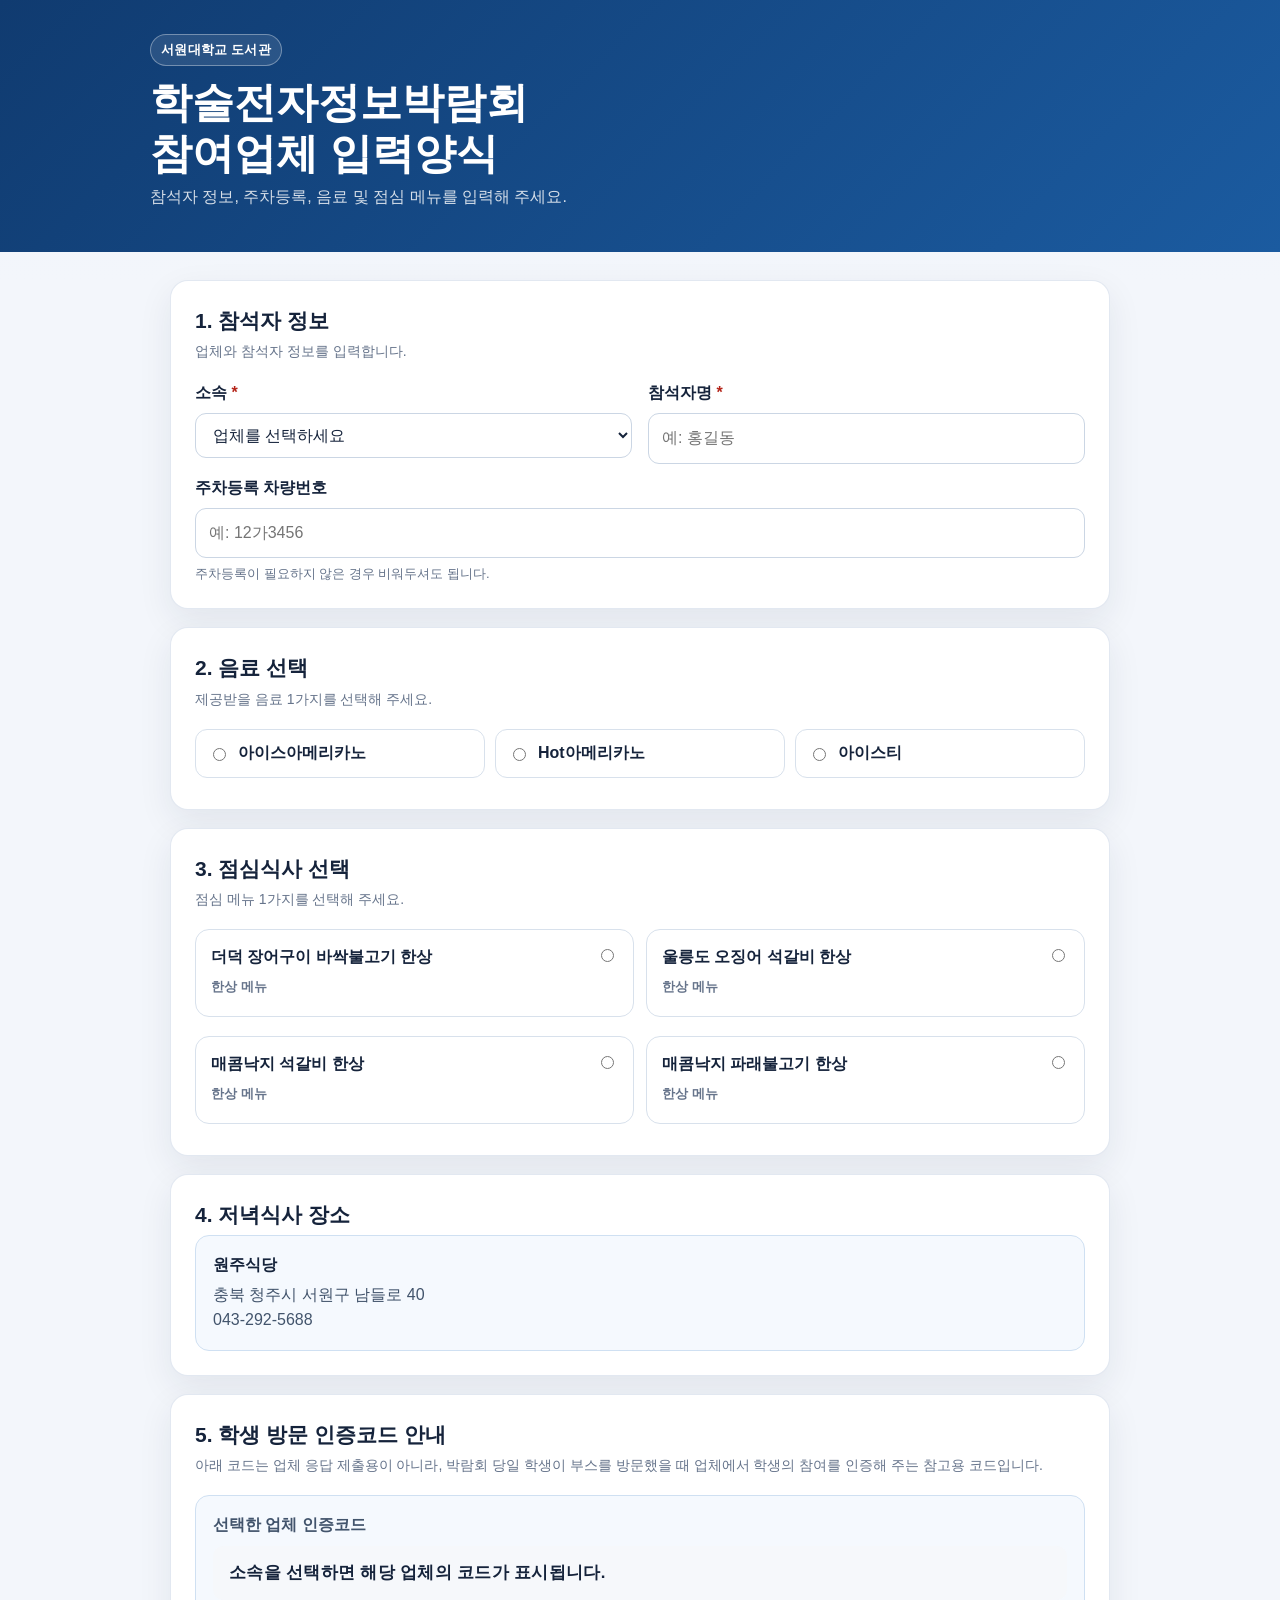
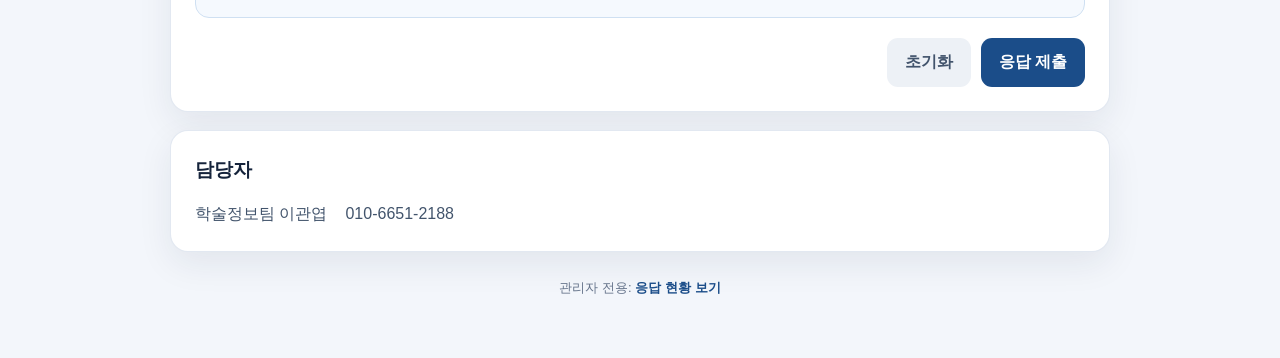
==== index.html @ f033d2e4 "Add files via upload" ====
<!doctype html>
<html lang="ko">
<head>
  <meta charset="utf-8">
  <meta name="viewport" content="width=device-width, initial-scale=1">
  <meta name="theme-color" content="#103b70">
  <title>학술전자정보박람회 참여업체 입력양식</title>
  <link rel="stylesheet" href="styles.css">
</head>
<body>
  <header class="site-header">
    <div class="header-inner">
      <span class="eyebrow">서원대학교 도서관</span>
      <h1>학술전자정보박람회<br>참여업체 입력양식</h1>
      <p class="header-sub">참석자 정보, 주차등록, 음료 및 점심 메뉴를 입력해 주세요.</p>
    </div>
  </header>

  <main class="container">
    <div id="configWarning" class="notice">
      아직 Google Apps Script 웹앱 주소가 설정되지 않았습니다. 관리자에게 문의해 주세요.
    </div>

    <form id="vendorForm" autocomplete="off" target="submitFrame" method="post">
      <section class="card">
        <h2 class="section-title">1. 참석자 정보</h2>
        <p class="section-desc">업체와 참석자 정보를 입력합니다.</p>

        <div class="grid-2">
          <div class="field">
            <label for="company" class="required">소속</label>
            <select id="company" name="company" required>
              <option value="">업체를 선택하세요</option>
              <option>메가콘텐츠</option>
              <option>아람미디어</option>
              <option>아이티컴퍼니</option>
              <option>엡스코코리아</option>
              <option>참정보</option>
              <option>학술교육원</option>
              <option>한국학술정보</option>
            </select>
          </div>
          <div class="field">
            <label for="attendeeName" class="required">참석자명</label>
            <input id="attendeeName" name="attendeeName" type="text" maxlength="40" placeholder="예: 홍길동" required>
          </div>
        </div>

        <div class="field">
          <label for="vehicleNumber">주차등록 차량번호</label>
          <input id="vehicleNumber" name="vehicleNumber" type="text" maxlength="20" placeholder="예: 12가3456">
          <div class="help">주차등록이 필요하지 않은 경우 비워두셔도 됩니다.</div>
        </div>
      </section>

      <section class="card">
        <h2 class="section-title">2. 음료 선택</h2>
        <p class="section-desc">제공받을 음료 1가지를 선택해 주세요.</p>
        <div class="radio-grid">
          <label class="radio-card"><input type="radio" name="beverage" value="아이스아메리카노" required> 아이스아메리카노</label>
          <label class="radio-card"><input type="radio" name="beverage" value="Hot아메리카노"> Hot아메리카노</label>
          <label class="radio-card"><input type="radio" name="beverage" value="아이스티"> 아이스티</label>
        </div>
      </section>

      <section class="card">
        <h2 class="section-title">3. 점심식사 선택</h2>
        <p class="section-desc">점심 메뉴 1가지를 선택해 주세요.</p>
        <div class="menu-grid">
          <label class="menu-card">
            <input type="radio" name="lunch" value="더덕 장어구이 바싹불고기 한상" required>
            <span class="menu-title">더덕 장어구이 바싹불고기 한상</span>
            <span class="menu-note">한상 메뉴</span>
          </label>
          <label class="menu-card">
            <input type="radio" name="lunch" value="울릉도 오징어 석갈비 한상">
            <span class="menu-title">울릉도 오징어 석갈비 한상</span>
            <span class="menu-note">한상 메뉴</span>
          </label>
          <label class="menu-card">
            <input type="radio" name="lunch" value="매콤낙지 석갈비 한상">
            <span class="menu-title">매콤낙지 석갈비 한상</span>
            <span class="menu-note">한상 메뉴</span>
          </label>
          <label class="menu-card">
            <input type="radio" name="lunch" value="매콤낙지 파래불고기 한상">
            <span class="menu-title">매콤낙지 파래불고기 한상</span>
            <span class="menu-note">한상 메뉴</span>
          </label>
        </div>
      </section>

      <section class="card">
        <h2 class="section-title">4. 저녁식사 장소</h2>
        <div class="info-card">
          <strong>원주식당</strong>
          <div class="info-row">충북 청주시 서원구 남들로 40</div>
          <div class="info-row">043-292-5688</div>
        </div>
      </section>

      <section class="card">
        <h2 class="section-title">5. 학생 방문 인증코드 안내</h2>
        <p class="section-desc">아래 코드는 업체 응답 제출용이 아니라, 박람회 당일 학생이 부스를 방문했을 때 업체에서 학생의 참여를 인증해 주는 참고용 코드입니다.</p>
        <div class="info-card code-guide">
          <div class="info-row"><strong>선택한 업체 인증코드</strong></div>
          <div id="selectedCompanyCode" class="company-code">소속을 선택하면 해당 업체의 코드가 표시됩니다.</div>
        </div>

        <input type="hidden" name="action" value="submit">
        <input type="hidden" id="submissionId" name="submissionId" value="">
        <div class="actions">
          <button type="reset" class="btn btn-ghost">초기화</button>
          <button id="submitBtn" type="submit" class="btn btn-primary">응답 제출</button>
        </div>
        <div id="formStatus" class="status" role="status" aria-live="polite"></div>
      </section>
    </form>

    <iframe name="submitFrame" id="submitFrame" title="제출 처리" style="display:none"></iframe>

    <section class="card">
      <h3>담당자</h3>
      <div class="contact">
        <span>학술정보팀 이관엽</span>
        <span>010-6651-2188</span>
      </div>
    </section>

    <div class="footer">
      <span>관리자 전용: </span><a href="admin.html">응답 현황 보기</a>
    </div>
  </main>

  <script src="config.js"></script>
  <script src="app.js"></script>
</body>
</html>
---- styles.css ----
:root {
  --bg: #f3f6fb;
  --card: #ffffff;
  --ink: #15233b;
  --muted: #66748b;
  --line: #dfe6f0;
  --brand: #1b4d89;
  --brand-strong: #103b70;
  --brand-soft: #eaf2fb;
  --success: #157347;
  --danger: #b42318;
  --warning-bg: #fff8e6;
  --warning-line: #f0cf77;
  --shadow: 0 12px 34px rgba(21, 35, 59, .08);
  --radius: 18px;
}

* { box-sizing: border-box; }
html { scroll-behavior: smooth; }
body {
  margin: 0;
  font-family: -apple-system, BlinkMacSystemFont, "Segoe UI", "Noto Sans KR", Arial, sans-serif;
  background: linear-gradient(180deg, #eef4fb 0, var(--bg) 280px, var(--bg) 100%);
  color: var(--ink);
  line-height: 1.55;
}

button, input, select { font: inherit; }
button { cursor: pointer; }

.site-header {
  background: linear-gradient(135deg, #103b70, #1b5ba0);
  color: white;
  padding: 34px 20px 42px;
}
.header-inner, .container { max-width: 980px; margin: 0 auto; }
.eyebrow {
  display: inline-flex;
  padding: 5px 10px;
  border: 1px solid rgba(255,255,255,.35);
  border-radius: 999px;
  font-size: 13px;
  font-weight: 700;
  letter-spacing: .02em;
  background: rgba(255,255,255,.10);
}
h1 { margin: 12px 0 6px; font-size: clamp(28px, 4vw, 42px); line-height: 1.2; }
.header-sub { margin: 0; color: rgba(255,255,255,.82); }

.container { padding: 28px 20px 60px; }
.card {
  background: var(--card);
  border: 1px solid rgba(223,230,240,.9);
  border-radius: var(--radius);
  box-shadow: var(--shadow);
  padding: 24px;
  margin-bottom: 18px;
}
.card h2, .card h3 { margin-top: 0; }
.section-title { margin-bottom: 4px; font-size: 21px; }
.section-desc { margin: 0 0 18px; color: var(--muted); font-size: 14px; }

.grid-2 { display: grid; grid-template-columns: 1fr 1fr; gap: 16px; }
.field { margin-bottom: 18px; }
.field:last-child { margin-bottom: 0; }
label { display: block; font-weight: 700; margin-bottom: 7px; }
.required::after { content: " *"; color: var(--danger); }
.help { margin-top: 6px; color: var(--muted); font-size: 13px; }

input[type="text"], input[type="password"], select {
  width: 100%;
  border: 1px solid #cbd6e4;
  border-radius: 11px;
  background: white;
  color: var(--ink);
  padding: 12px 13px;
  outline: none;
  transition: .15s border, .15s box-shadow;
}
input:focus, select:focus {
  border-color: #6a9bd1;
  box-shadow: 0 0 0 4px rgba(27,77,137,.10);
}
.radio-grid { display: grid; grid-template-columns: repeat(3, minmax(0,1fr)); gap: 10px; }
.radio-card {
  display: flex;
  align-items: center;
  gap: 9px;
  border: 1px solid #d8e1ec;
  border-radius: 12px;
  padding: 11px 12px;
  font-weight: 600;
  cursor: pointer;
  background: #fff;
}
.radio-card:has(input:checked) { border-color: var(--brand); background: var(--brand-soft); }
.radio-card input { accent-color: var(--brand); }

.menu-grid { display: grid; grid-template-columns: 1fr 1fr; gap: 12px; }
.menu-card {
  position: relative;
  border: 1px solid #d8e1ec;
  border-radius: 14px;
  padding: 15px;
  cursor: pointer;
  min-height: 88px;
  background: #fff;
}
.menu-card:has(input:checked) { border-color: var(--brand); background: var(--brand-soft); }
.menu-card input { position: absolute; top: 16px; right: 16px; accent-color: var(--brand); }
.menu-title { display: block; padding-right: 24px; font-weight: 800; }
.menu-note { display: block; margin-top: 7px; color: var(--muted); font-size: 13px; }

.info-card {
  border: 1px solid #cfe0f2;
  background: #f5f9fe;
  border-radius: 14px;
  padding: 17px;
}
.info-card strong { display: block; margin-bottom: 5px; }
.info-row { color: #42546c; }
.contact { display: flex; flex-wrap: wrap; gap: 8px 18px; color: #42546c; }

.notice {
  border: 1px solid var(--warning-line);
  background: var(--warning-bg);
  padding: 13px 15px;
  border-radius: 12px;
  color: #654f12;
  margin-bottom: 16px;
  display: none;
}
.notice.show { display: block; }

.actions { display: flex; gap: 10px; align-items: center; justify-content: flex-end; margin-top: 20px; }
.btn {
  border: 0;
  border-radius: 11px;
  padding: 12px 18px;
  font-weight: 800;
  transition: .15s transform, .15s opacity, .15s background;
}
.btn:hover { transform: translateY(-1px); }
.btn:disabled { opacity: .55; cursor: not-allowed; transform: none; }
.btn-primary { color: white; background: var(--brand); }
.btn-primary:hover { background: var(--brand-strong); }
.btn-secondary { color: var(--brand); background: var(--brand-soft); }
.btn-ghost { color: #42546c; background: #edf1f6; }

.status { margin-top: 16px; border-radius: 12px; padding: 13px 15px; display: none; }
.status.show { display: block; }
.status.success { background: #eaf7f0; color: var(--success); border: 1px solid #b9e1ca; }
.status.error { background: #fff0ee; color: var(--danger); border: 1px solid #f2c4bd; }
.status.loading { background: #eef4fb; color: var(--brand); border: 1px solid #cfe0f2; }

.footer { text-align: center; color: var(--muted); font-size: 13px; padding-top: 8px; }
.footer a { color: var(--brand); text-decoration: none; font-weight: 700; }

/* Admin */
.admin-toolbar { display: grid; grid-template-columns: 1.2fr .8fr auto auto; gap: 10px; align-items: end; }
.stats { display: grid; grid-template-columns: repeat(4, 1fr); gap: 12px; margin-bottom: 18px; }
.stat { background: white; border: 1px solid var(--line); border-radius: 14px; padding: 16px; }
.stat-label { color: var(--muted); font-size: 13px; font-weight: 700; }
.stat-value { margin-top: 4px; font-size: 28px; font-weight: 900; }
.table-wrap { overflow-x: auto; border: 1px solid var(--line); border-radius: 14px; }
table { border-collapse: collapse; width: 100%; min-width: 880px; background: white; }
th, td { padding: 12px 13px; text-align: left; border-bottom: 1px solid #edf1f5; font-size: 14px; white-space: nowrap; }
th { position: sticky; top: 0; background: #f7f9fc; color: #3b4d65; font-size: 13px; }
tbody tr:hover { background: #f8fbff; }
.empty { padding: 34px 10px; text-align: center; color: var(--muted); }
.badge { display: inline-block; padding: 4px 8px; border-radius: 999px; background: var(--brand-soft); color: var(--brand); font-size: 12px; font-weight: 800; }

@media (max-width: 760px) {
  .site-header { padding-top: 26px; }
  .container { padding: 18px 12px 40px; }
  .card { padding: 18px; border-radius: 15px; }
  .grid-2, .menu-grid { grid-template-columns: 1fr; }
  .radio-grid { grid-template-columns: 1fr; }
  .admin-toolbar { grid-template-columns: 1fr 1fr; }
  .admin-toolbar .wide { grid-column: 1 / -1; }
  .stats { grid-template-columns: 1fr 1fr; }
  .actions { flex-direction: column-reverse; align-items: stretch; }
  .btn { width: 100%; }
}


.code-guide { margin-top: 12px; }
.company-code {
  margin-top: 8px;
  padding: 14px 16px;
  border-radius: 10px;
  background: #f6f8fb;
  font-size: 1.05rem;
  font-weight: 700;
  letter-spacing: .02em;
}
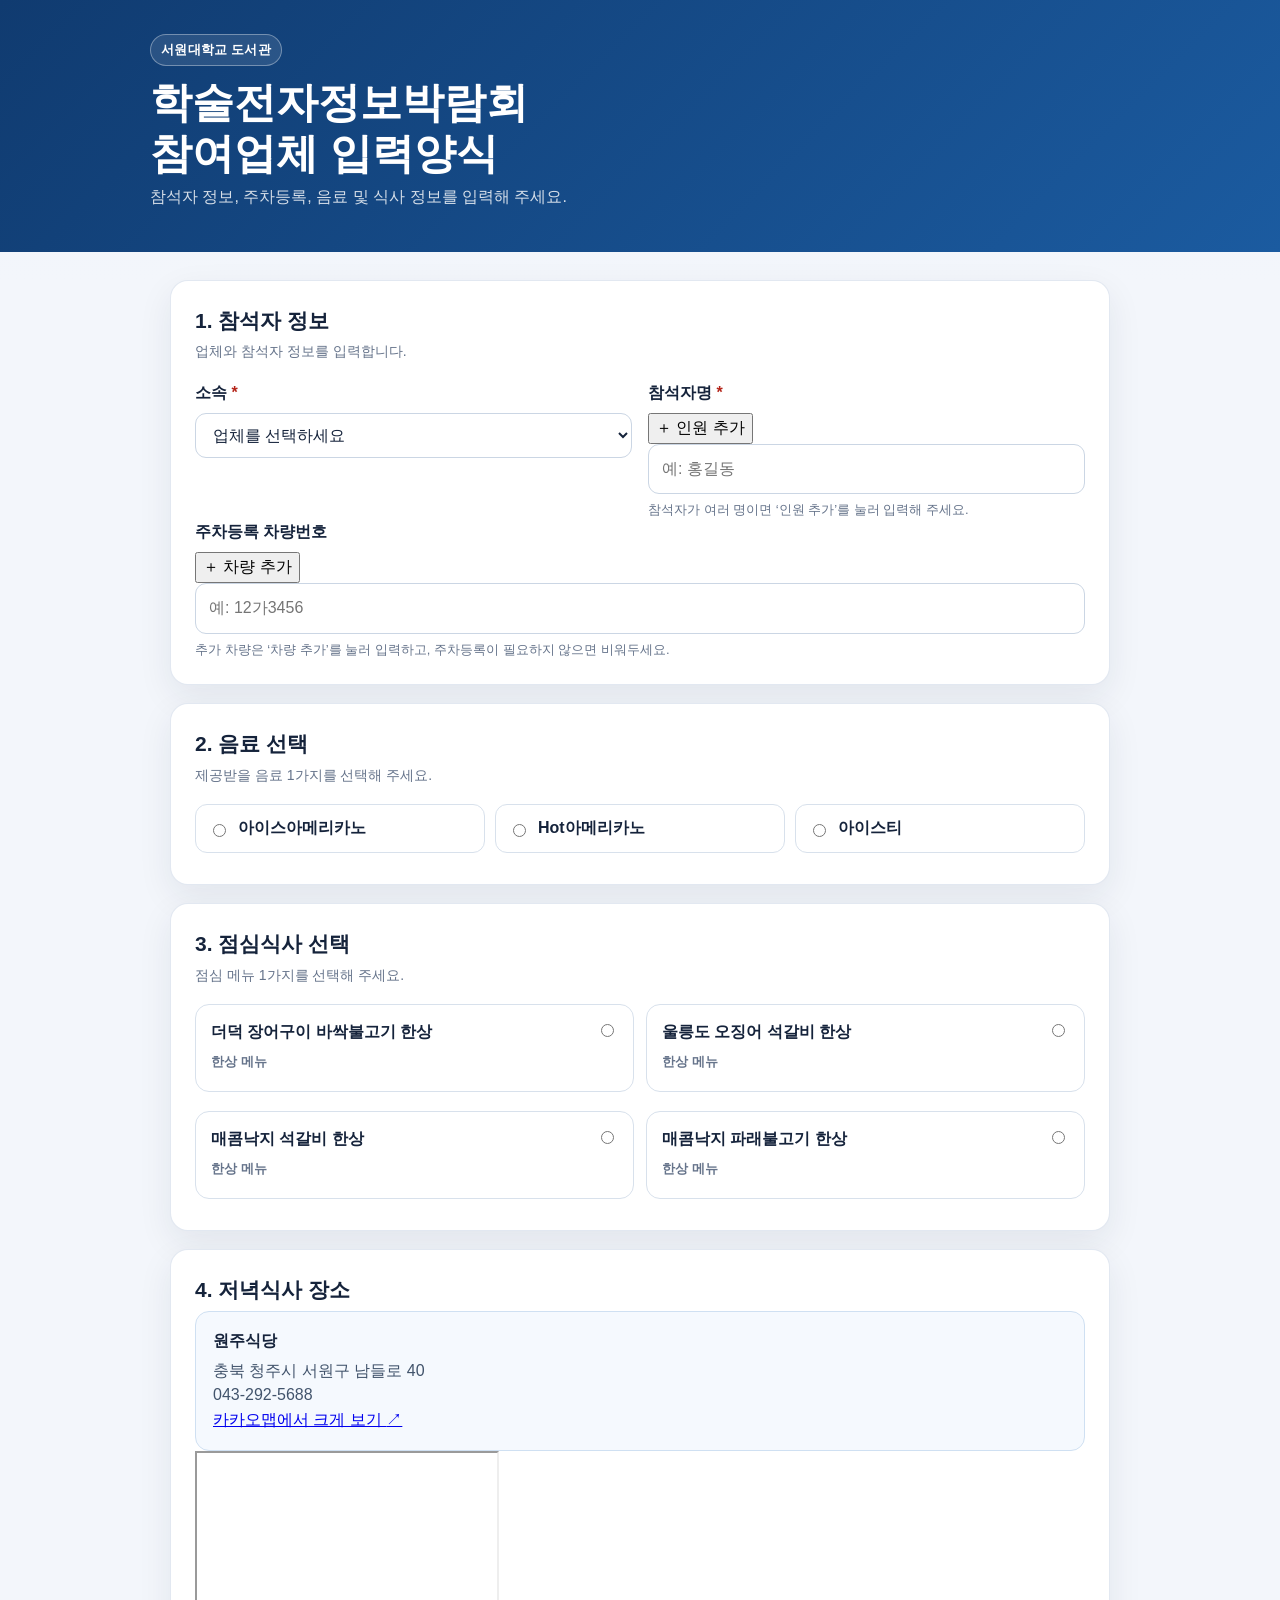
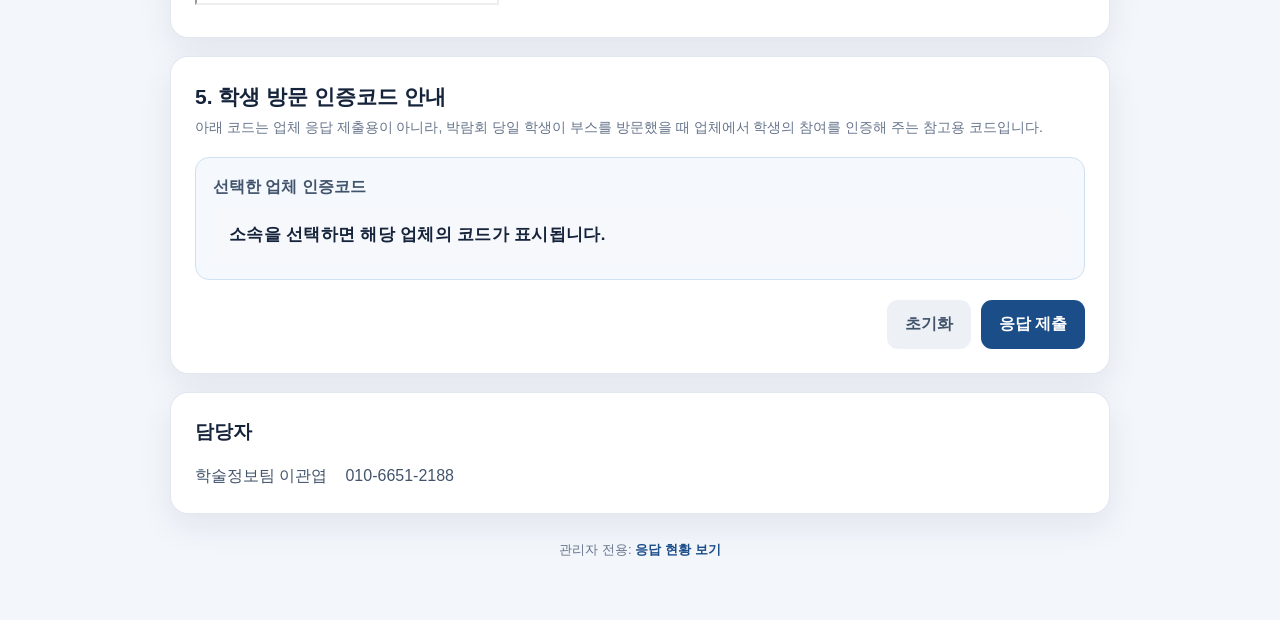
==== commit 63c06eec: "Update index.html" ====
--- a/index.html
+++ b/index.html
@@ -12,7 +12,7 @@
     <div class="header-inner">
       <span class="eyebrow">서원대학교 도서관</span>
       <h1>학술전자정보박람회<br>참여업체 입력양식</h1>
-      <p class="header-sub">참석자 정보, 주차등록, 음료 및 점심 메뉴를 입력해 주세요.</p>
+      <p class="header-sub">참석자 정보, 주차등록, 음료 및 식사 정보를 입력해 주세요.</p>
     </div>
   </header>
 
@@ -41,15 +41,36 @@
             </select>
           </div>
           <div class="field">
-            <label for="attendeeName" class="required">참석자명</label>
-            <input id="attendeeName" name="attendeeName" type="text" maxlength="40" placeholder="예: 홍길동" required>
+            <div class="field-label-row">
+              <label for="attendee-input1" class="required">참석자명</label>
+              <button id="addAttendeeBtn" class="add-button" type="button" aria-label="참석자 입력란 추가">
+                <span aria-hidden="true">＋</span> 인원 추가
+              </button>
+            </div>
+            <div id="attendeeList" class="dynamic-list" aria-live="polite">
+              <div class="dynamic-item">
+                <input id="attendee-input1" class="attendee-input" type="text" maxlength="40" placeholder="예: 홍길동" aria-label="참석자명 1" required>
+              </div>
+            </div>
+            <input id="attendeeName" name="attendeeName" type="hidden">
+            <div class="help">참석자가 여러 명이면 ‘인원 추가’를 눌러 입력해 주세요.</div>
           </div>
         </div>
 
         <div class="field">
-          <label for="vehicleNumber">주차등록 차량번호</label>
-          <input id="vehicleNumber" name="vehicleNumber" type="text" maxlength="20" placeholder="예: 12가3456">
-          <div class="help">주차등록이 필요하지 않은 경우 비워두셔도 됩니다.</div>
+          <div class="field-label-row">
+            <label for="vehicle-input1">주차등록 차량번호</label>
+            <button id="addVehicleBtn" class="add-button" type="button" aria-label="차량번호 입력란 추가">
+              <span aria-hidden="true">＋</span> 차량 추가
+            </button>
+          </div>
+          <div id="vehicleList" class="dynamic-list" aria-live="polite">
+            <div class="dynamic-item">
+              <input id="vehicle-input1" class="vehicle-input" type="text" maxlength="20" placeholder="예: 12가3456" aria-label="차량번호 1">
+            </div>
+          </div>
+          <input id="vehicleNumber" name="vehicleNumber" type="hidden">
+          <div class="help">추가 차량은 ‘차량 추가’를 눌러 입력하고, 주차등록이 필요하지 않으면 비워두세요.</div>
         </div>
       </section>
 
@@ -92,10 +113,22 @@
 
       <section class="card">
         <h2 class="section-title">4. 저녁식사 장소</h2>
-        <div class="info-card">
-          <strong>원주식당</strong>
-          <div class="info-row">충북 청주시 서원구 남들로 40</div>
-          <div class="info-row">043-292-5688</div>
+        <div class="location-grid">
+          <div class="info-card location-info">
+            <strong>원주식당</strong>
+            <div class="info-row">충북 청주시 서원구 남들로 40</div>
+            <div class="info-row">043-292-5688</div>
+            <a class="map-link" href="https://map.kakao.com/link/search/%EC%9B%90%EC%A3%BC%EC%8B%9D%EB%8B%B9%20%EC%B6%A9%EB%B6%81%20%EC%B2%AD%EC%A3%BC%EC%8B%9C%20%EC%84%9C%EC%9B%90%EA%B5%AC%20%EB%82%A8%EB%93%A4%EB%A1%9C%2040" target="_blank" rel="noopener noreferrer">카카오맵에서 크게 보기 <span aria-hidden="true">↗</span></a>
+          </div>
+          <div class="map-embed">
+            <iframe
+              title="원주식당 위치 지도"
+              src="https://www.google.com/maps?q=%EC%B6%A9%EB%B6%81%20%EC%B2%AD%EC%A3%BC%EC%8B%9C%20%EC%84%9C%EC%9B%90%EA%B5%AC%20%EB%82%A8%EB%93%A4%EB%A1%9C%2040&amp;output=embed"
+              loading="lazy"
+              referrerpolicy="no-referrer-when-downgrade"
+              allowfullscreen>
+            </iframe>
+          </div>
         </div>
       </section>
 
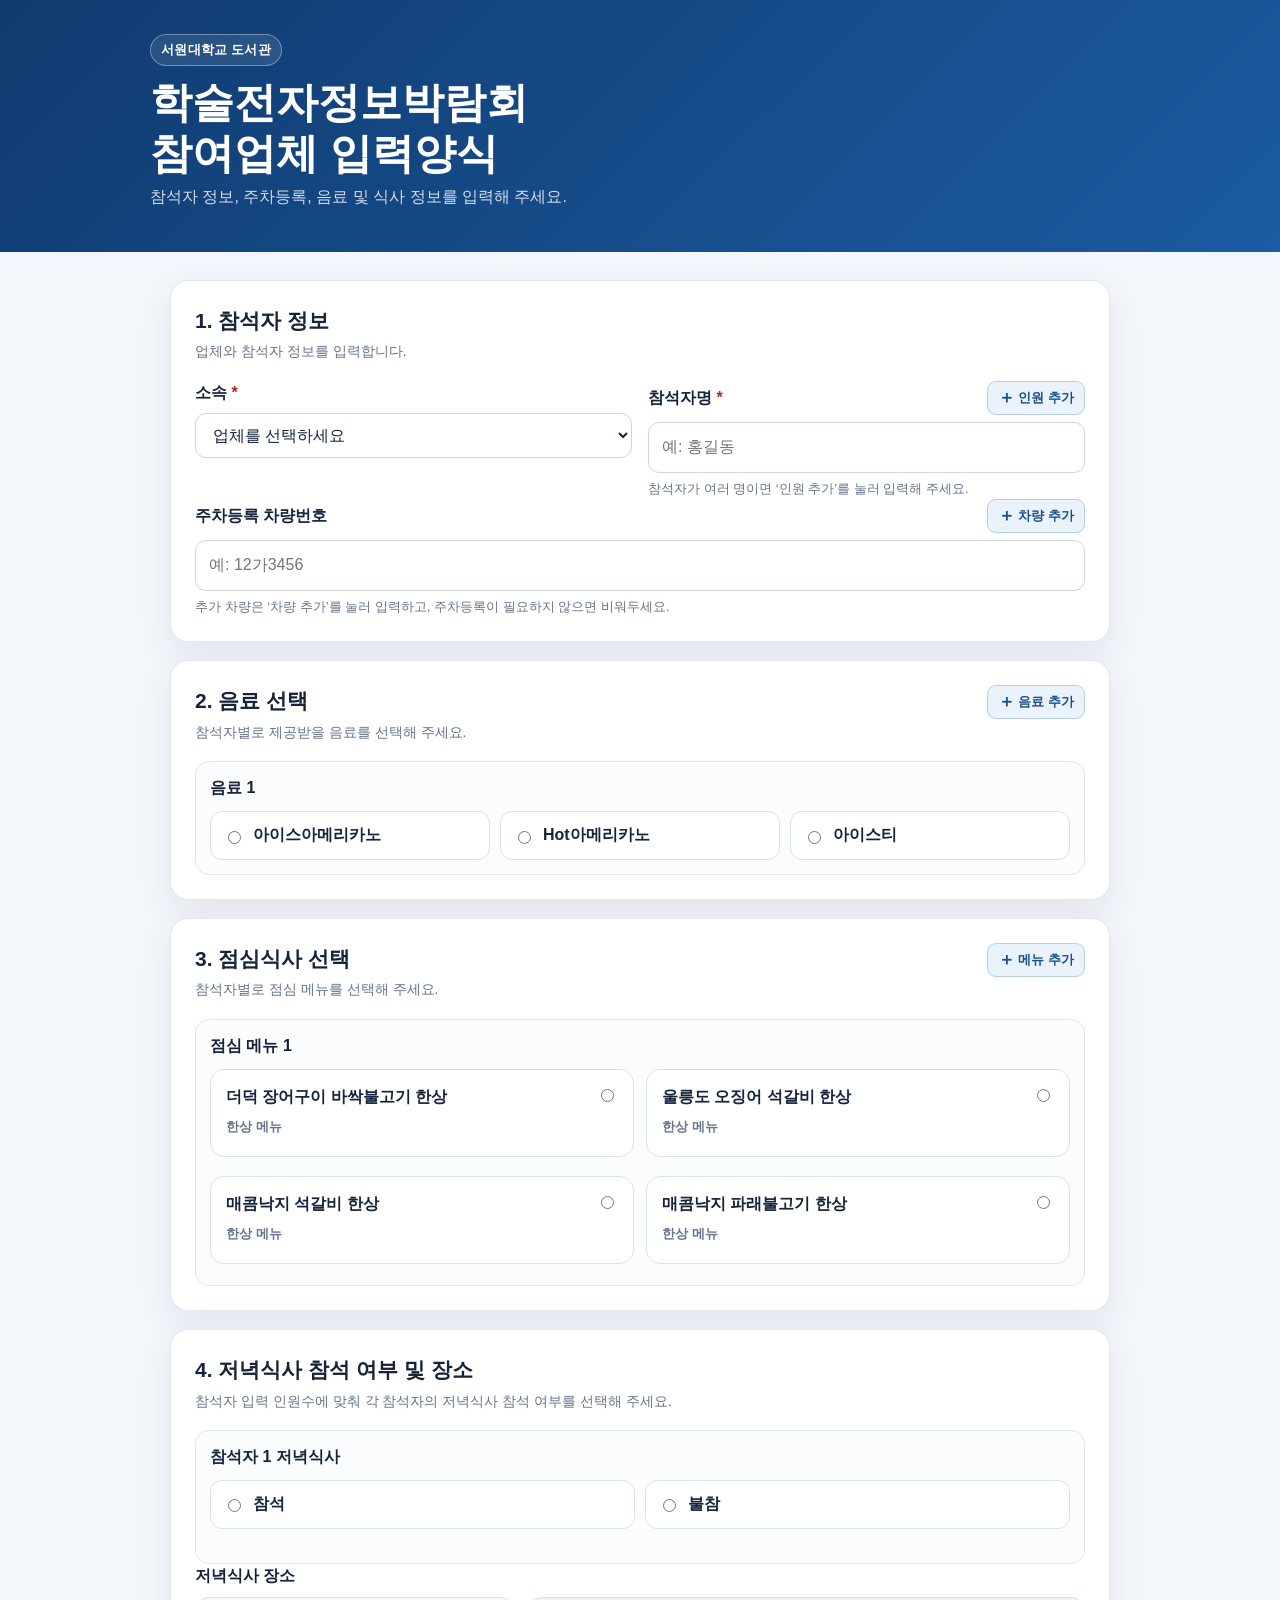
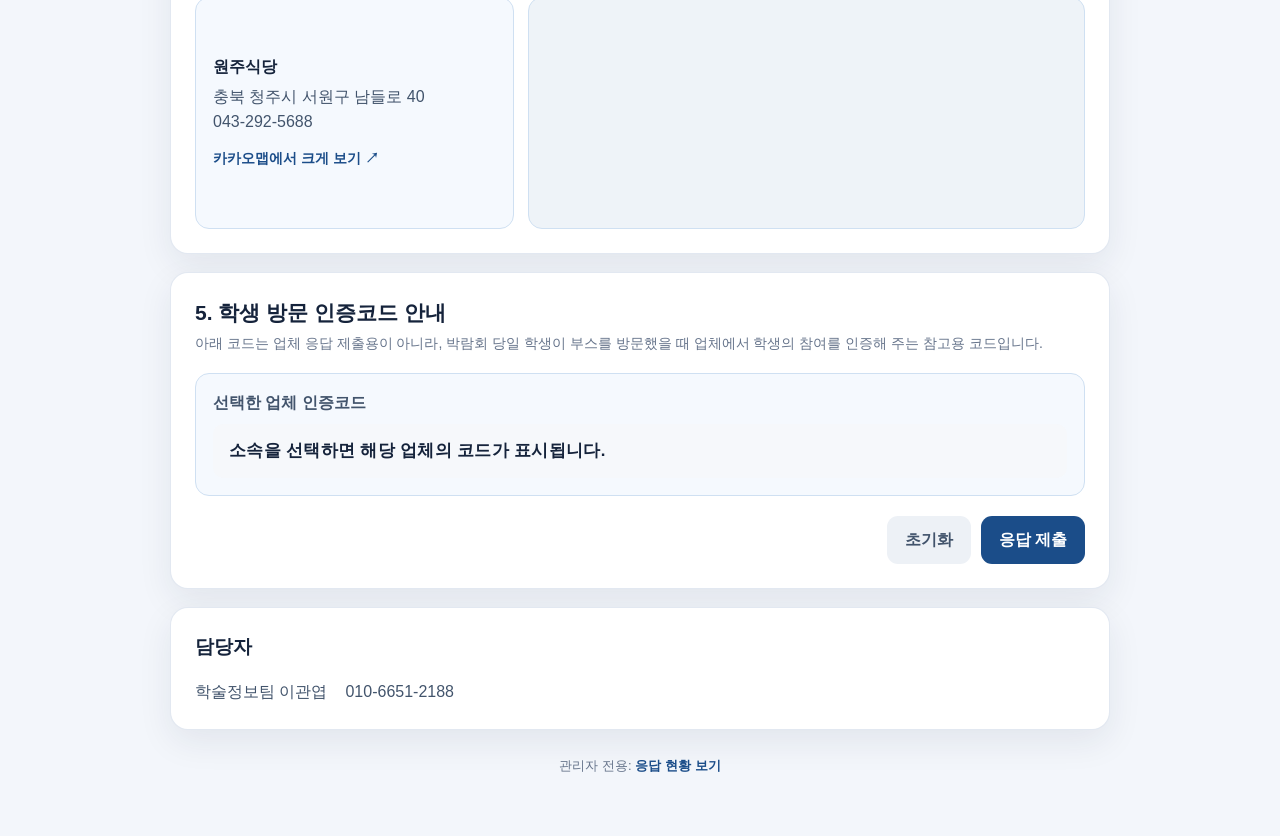
==== commit d6c39846: "Add files via upload" ====
--- a/index.html
+++ b/index.html
@@ -75,44 +75,82 @@
       </section>
 
       <section class="card">
-        <h2 class="section-title">2. 음료 선택</h2>
-        <p class="section-desc">제공받을 음료 1가지를 선택해 주세요.</p>
-        <div class="radio-grid">
-          <label class="radio-card"><input type="radio" name="beverage" value="아이스아메리카노" required> 아이스아메리카노</label>
-          <label class="radio-card"><input type="radio" name="beverage" value="Hot아메리카노"> Hot아메리카노</label>
-          <label class="radio-card"><input type="radio" name="beverage" value="아이스티"> 아이스티</label>
-        </div>
-      </section>
-
-      <section class="card">
-        <h2 class="section-title">3. 점심식사 선택</h2>
-        <p class="section-desc">점심 메뉴 1가지를 선택해 주세요.</p>
-        <div class="menu-grid">
-          <label class="menu-card">
-            <input type="radio" name="lunch" value="더덕 장어구이 바싹불고기 한상" required>
-            <span class="menu-title">더덕 장어구이 바싹불고기 한상</span>
-            <span class="menu-note">한상 메뉴</span>
-          </label>
-          <label class="menu-card">
-            <input type="radio" name="lunch" value="울릉도 오징어 석갈비 한상">
-            <span class="menu-title">울릉도 오징어 석갈비 한상</span>
-            <span class="menu-note">한상 메뉴</span>
-          </label>
-          <label class="menu-card">
-            <input type="radio" name="lunch" value="매콤낙지 석갈비 한상">
-            <span class="menu-title">매콤낙지 석갈비 한상</span>
-            <span class="menu-note">한상 메뉴</span>
-          </label>
-          <label class="menu-card">
-            <input type="radio" name="lunch" value="매콤낙지 파래불고기 한상">
-            <span class="menu-title">매콤낙지 파래불고기 한상</span>
-            <span class="menu-note">한상 메뉴</span>
-          </label>
-        </div>
-      </section>
-
-      <section class="card">
-        <h2 class="section-title">4. 저녁식사 장소</h2>
+        <div class="section-heading-row">
+          <div>
+            <h2 class="section-title">2. 음료 선택</h2>
+            <p class="section-desc">참석자별로 제공받을 음료를 선택해 주세요.</p>
+          </div>
+          <button id="addBeverageBtn" class="add-button" type="button" aria-label="음료 선택 항목 추가">
+            <span aria-hidden="true">＋</span> 음료 추가
+          </button>
+        </div>
+        <div id="beverageList" class="selection-list" aria-live="polite">
+          <div class="selection-group">
+            <div class="selection-group-heading"><strong>음료 1</strong></div>
+            <div class="radio-grid">
+              <label class="radio-card"><input type="radio" name="beverage-choice-1" value="아이스아메리카노" required> 아이스아메리카노</label>
+              <label class="radio-card"><input type="radio" name="beverage-choice-1" value="Hot아메리카노"> Hot아메리카노</label>
+              <label class="radio-card"><input type="radio" name="beverage-choice-1" value="아이스티"> 아이스티</label>
+            </div>
+          </div>
+        </div>
+        <input id="beverage" name="beverage" type="hidden">
+      </section>
+
+      <section class="card">
+        <div class="section-heading-row">
+          <div>
+            <h2 class="section-title">3. 점심식사 선택</h2>
+            <p class="section-desc">참석자별로 점심 메뉴를 선택해 주세요.</p>
+          </div>
+          <button id="addLunchBtn" class="add-button" type="button" aria-label="점심 메뉴 선택 항목 추가">
+            <span aria-hidden="true">＋</span> 메뉴 추가
+          </button>
+        </div>
+        <div id="lunchList" class="selection-list" aria-live="polite">
+          <div class="selection-group">
+            <div class="selection-group-heading"><strong>점심 메뉴 1</strong></div>
+            <div class="menu-grid">
+              <label class="menu-card">
+                <input type="radio" name="lunch-choice-1" value="더덕 장어구이 바싹불고기 한상" required>
+                <span class="menu-title">더덕 장어구이 바싹불고기 한상</span>
+                <span class="menu-note">한상 메뉴</span>
+              </label>
+              <label class="menu-card">
+                <input type="radio" name="lunch-choice-1" value="울릉도 오징어 석갈비 한상">
+                <span class="menu-title">울릉도 오징어 석갈비 한상</span>
+                <span class="menu-note">한상 메뉴</span>
+              </label>
+              <label class="menu-card">
+                <input type="radio" name="lunch-choice-1" value="매콤낙지 석갈비 한상">
+                <span class="menu-title">매콤낙지 석갈비 한상</span>
+                <span class="menu-note">한상 메뉴</span>
+              </label>
+              <label class="menu-card">
+                <input type="radio" name="lunch-choice-1" value="매콤낙지 파래불고기 한상">
+                <span class="menu-title">매콤낙지 파래불고기 한상</span>
+                <span class="menu-note">한상 메뉴</span>
+              </label>
+            </div>
+          </div>
+        </div>
+        <input id="lunch" name="lunch" type="hidden">
+      </section>
+
+      <section class="card">
+        <h2 class="section-title">4. 저녁식사 참석 여부 및 장소</h2>
+        <p class="section-desc">참석자 입력 인원수에 맞춰 각 참석자의 저녁식사 참석 여부를 선택해 주세요.</p>
+        <div id="dinnerList" class="selection-list" aria-live="polite">
+          <div class="selection-group">
+            <div class="selection-group-heading"><strong>저녁식사 1</strong></div>
+            <div class="radio-grid dinner-options">
+              <label class="radio-card"><input type="radio" name="dinner-choice-1" value="참석" required> 참석</label>
+              <label class="radio-card"><input type="radio" name="dinner-choice-1" value="불참"> 불참</label>
+            </div>
+          </div>
+        </div>
+        <input id="dinnerAttendance" name="dinnerAttendance" type="hidden">
+        <div class="location-label">저녁식사 장소</div>
         <div class="location-grid">
           <div class="info-card location-info">
             <strong>원주식당</strong>
--- a/styles.css
+++ b/styles.css
@@ -66,6 +66,67 @@
 label { display: block; font-weight: 700; margin-bottom: 7px; }
 .required::after { content: " *"; color: var(--danger); }
 .help { margin-top: 6px; color: var(--muted); font-size: 13px; }
+.field-label-row {
+  display: flex;
+  align-items: center;
+  justify-content: space-between;
+  gap: 10px;
+  margin-bottom: 7px;
+}
+.field-label-row label { margin-bottom: 0; }
+.section-heading-row {
+  display: flex;
+  align-items: flex-start;
+  justify-content: space-between;
+  gap: 14px;
+  margin-bottom: 18px;
+}
+.section-heading-row .section-desc { margin-bottom: 0; }
+.dynamic-list { display: grid; gap: 8px; }
+.dynamic-item { display: flex; align-items: center; gap: 8px; }
+.dynamic-item input { min-width: 0; }
+.add-button, .remove-button {
+  border: 1px solid #b9cee5;
+  border-radius: 9px;
+  background: var(--brand-soft);
+  color: var(--brand);
+  padding: 6px 10px;
+  font-size: 13px;
+  font-weight: 800;
+  white-space: nowrap;
+}
+.add-button:hover { background: #dceafb; }
+.add-button span { font-size: 17px; line-height: 0; vertical-align: -1px; }
+.remove-button {
+  border-color: #e5c4bf;
+  background: #fff3f1;
+  color: var(--danger);
+  padding: 10px 11px;
+}
+.remove-button:hover { background: #ffe8e4; }
+.selection-list { display: grid; gap: 14px; }
+.selection-group {
+  border: 1px solid var(--line);
+  border-radius: 14px;
+  padding: 14px;
+  background: #fbfcfe;
+}
+.selection-group-heading {
+  display: flex;
+  align-items: center;
+  justify-content: space-between;
+  margin-bottom: 10px;
+}
+.selection-remove {
+  border: 1px solid #e5c4bf;
+  border-radius: 8px;
+  background: #fff3f1;
+  color: var(--danger);
+  padding: 5px 9px;
+  font-size: 12px;
+  font-weight: 800;
+}
+.selection-remove:hover { background: #ffe8e4; }
 
 input[type="text"], input[type="password"], select {
   width: 100%;
@@ -92,6 +153,7 @@
   font-weight: 600;
   cursor: pointer;
   background: #fff;
+  margin-bottom: 0;
 }
 .radio-card:has(input:checked) { border-color: var(--brand); background: var(--brand-soft); }
 .radio-card input { accent-color: var(--brand); }
@@ -120,6 +182,30 @@
 .info-card strong { display: block; margin-bottom: 5px; }
 .info-row { color: #42546c; }
 .contact { display: flex; flex-wrap: wrap; gap: 8px 18px; color: #42546c; }
+.dinner-options { grid-template-columns: repeat(2, minmax(0, 1fr)); margin-bottom: 20px; }
+.location-label { margin-bottom: 8px; font-weight: 800; }
+.location-grid { display: grid; grid-template-columns: minmax(240px, .8fr) minmax(0, 1.4fr); gap: 14px; }
+.location-info { display: flex; flex-direction: column; justify-content: center; }
+.map-link {
+  display: inline-flex;
+  align-self: flex-start;
+  align-items: center;
+  gap: 4px;
+  margin-top: 14px;
+  color: var(--brand);
+  font-size: 14px;
+  font-weight: 800;
+  text-decoration: none;
+}
+.map-link:hover { text-decoration: underline; }
+.map-embed {
+  min-height: 230px;
+  overflow: hidden;
+  border: 1px solid #cfe0f2;
+  border-radius: 14px;
+  background: #eef3f8;
+}
+.map-embed iframe { display: block; width: 100%; height: 100%; min-height: 230px; border: 0; }
 
 .notice {
   border: 1px solid var(--warning-line);
@@ -158,15 +244,16 @@
 
 /* Admin */
 .admin-toolbar { display: grid; grid-template-columns: 1.2fr .8fr auto auto; gap: 10px; align-items: end; }
-.stats { display: grid; grid-template-columns: repeat(4, 1fr); gap: 12px; margin-bottom: 18px; }
+.stats { display: grid; grid-template-columns: repeat(auto-fit, minmax(145px, 1fr)); gap: 12px; margin-bottom: 18px; }
 .stat { background: white; border: 1px solid var(--line); border-radius: 14px; padding: 16px; }
 .stat-label { color: var(--muted); font-size: 13px; font-weight: 700; }
 .stat-value { margin-top: 4px; font-size: 28px; font-weight: 900; }
 .table-wrap { overflow-x: auto; border: 1px solid var(--line); border-radius: 14px; }
-table { border-collapse: collapse; width: 100%; min-width: 880px; background: white; }
+table { border-collapse: collapse; width: 100%; min-width: 1000px; background: white; }
 th, td { padding: 12px 13px; text-align: left; border-bottom: 1px solid #edf1f5; font-size: 14px; white-space: nowrap; }
 th { position: sticky; top: 0; background: #f7f9fc; color: #3b4d65; font-size: 13px; }
 tbody tr:hover { background: #f8fbff; }
+.multi-value { line-height: 1.8; }
 .empty { padding: 34px 10px; text-align: center; color: var(--muted); }
 .badge { display: inline-block; padding: 4px 8px; border-radius: 999px; background: var(--brand-soft); color: var(--brand); font-size: 12px; font-weight: 800; }
 
@@ -175,7 +262,10 @@
   .container { padding: 18px 12px 40px; }
   .card { padding: 18px; border-radius: 15px; }
   .grid-2, .menu-grid { grid-template-columns: 1fr; }
+  .location-grid { grid-template-columns: 1fr; }
   .radio-grid { grid-template-columns: 1fr; }
+  .dinner-options { grid-template-columns: 1fr 1fr; }
+  .section-heading-row { align-items: center; }
   .admin-toolbar { grid-template-columns: 1fr 1fr; }
   .admin-toolbar .wide { grid-column: 1 / -1; }
   .stats { grid-template-columns: 1fr 1fr; }
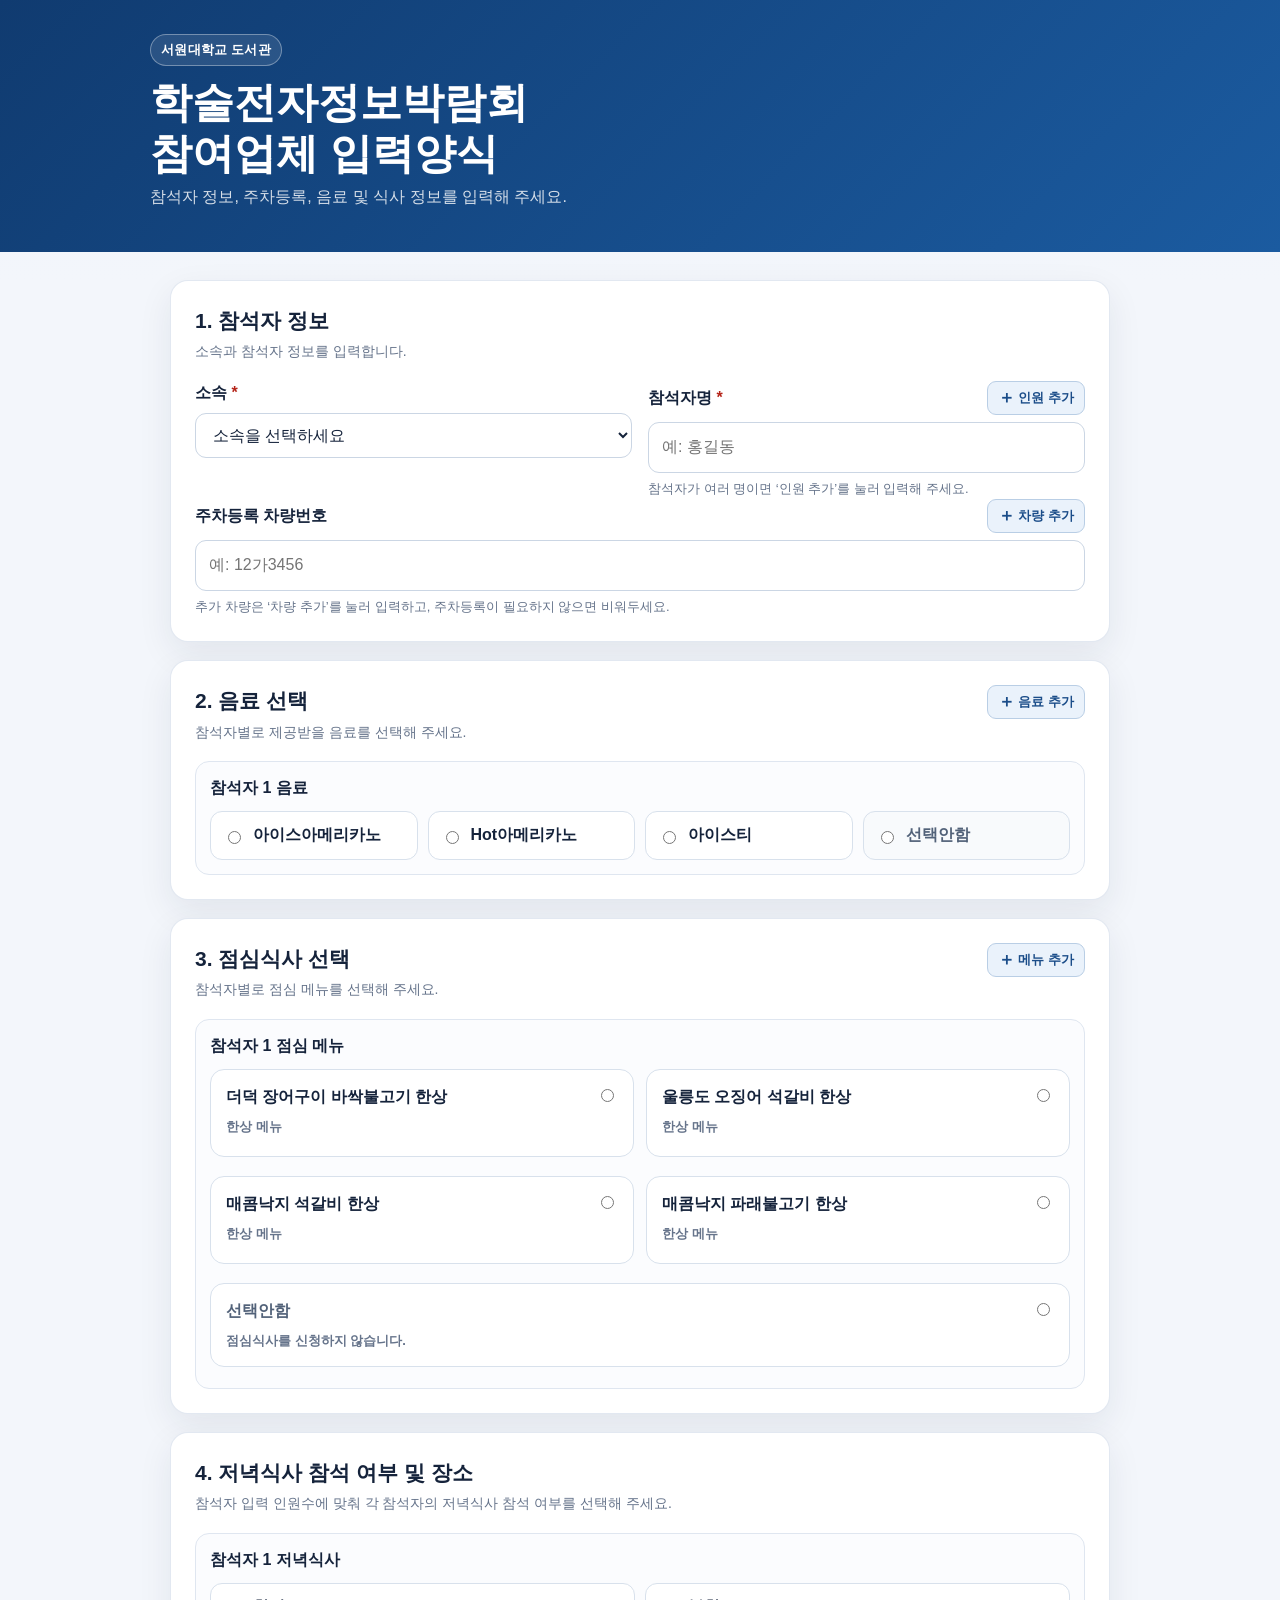
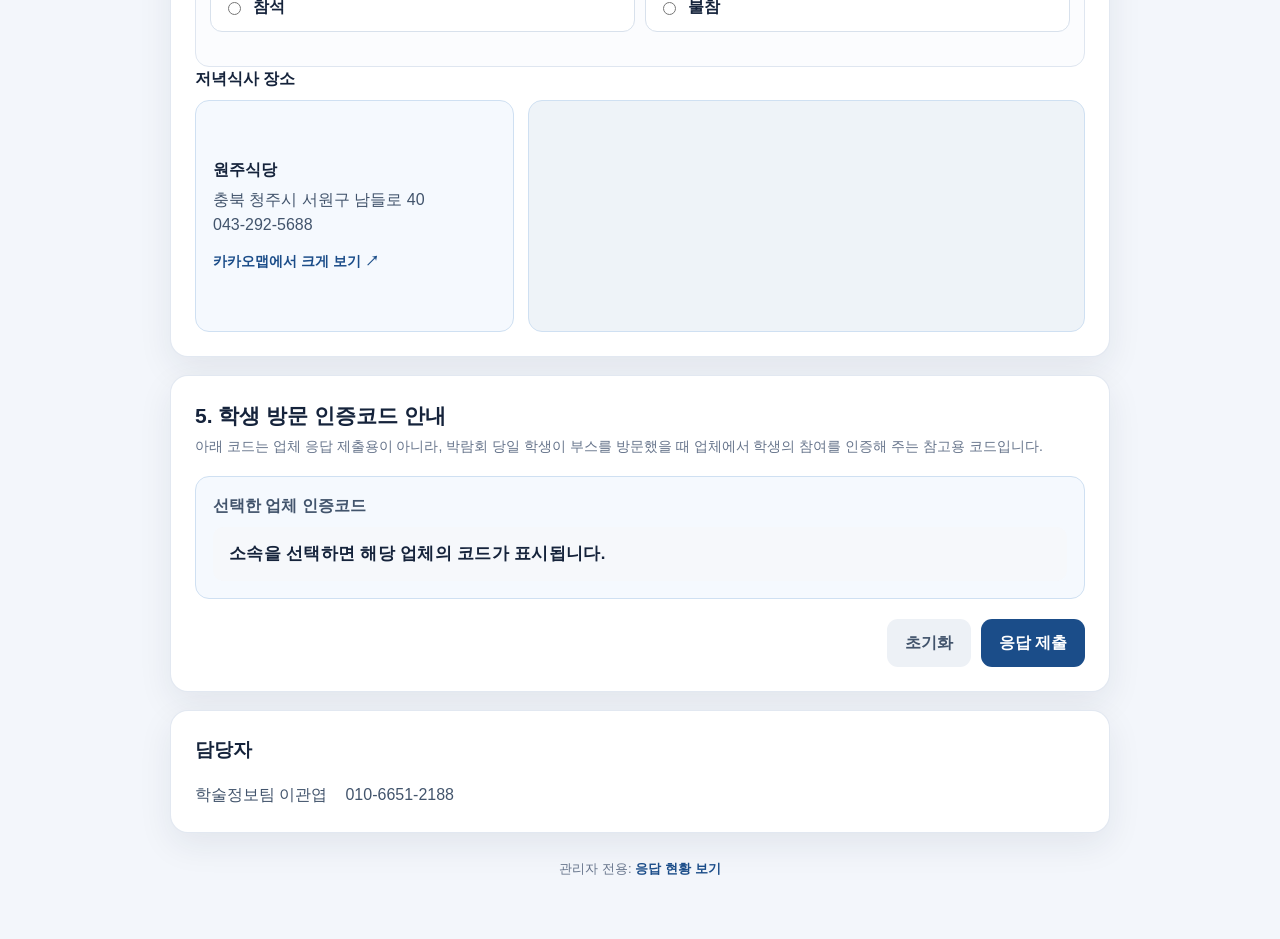
==== commit a0f95971: "Add files via upload" ====
--- a/index.html
+++ b/index.html
@@ -24,13 +24,14 @@
     <form id="vendorForm" autocomplete="off" target="submitFrame" method="post">
       <section class="card">
         <h2 class="section-title">1. 참석자 정보</h2>
-        <p class="section-desc">업체와 참석자 정보를 입력합니다.</p>
+        <p class="section-desc">소속과 참석자 정보를 입력합니다.</p>
 
         <div class="grid-2">
           <div class="field">
             <label for="company" class="required">소속</label>
             <select id="company" name="company" required>
-              <option value="">업체를 선택하세요</option>
+              <option value="">소속을 선택하세요</option>
+              <option>서원대학교</option>
               <option>메가콘텐츠</option>
               <option>아람미디어</option>
               <option>아이티컴퍼니</option>
@@ -57,7 +58,7 @@
           </div>
         </div>
 
-        <div class="field">
+        <div id="vehicleField" class="field">
           <div class="field-label-row">
             <label for="vehicle-input1">주차등록 차량번호</label>
             <button id="addVehicleBtn" class="add-button" type="button" aria-label="차량번호 입력란 추가">
@@ -87,10 +88,11 @@
         <div id="beverageList" class="selection-list" aria-live="polite">
           <div class="selection-group">
             <div class="selection-group-heading"><strong>음료 1</strong></div>
-            <div class="radio-grid">
+            <div class="radio-grid beverage-options">
               <label class="radio-card"><input type="radio" name="beverage-choice-1" value="아이스아메리카노" required> 아이스아메리카노</label>
               <label class="radio-card"><input type="radio" name="beverage-choice-1" value="Hot아메리카노"> Hot아메리카노</label>
               <label class="radio-card"><input type="radio" name="beverage-choice-1" value="아이스티"> 아이스티</label>
+              <label class="radio-card no-choice"><input type="radio" name="beverage-choice-1" value="선택안함"> 선택안함</label>
             </div>
           </div>
         </div>
@@ -130,6 +132,11 @@
                 <input type="radio" name="lunch-choice-1" value="매콤낙지 파래불고기 한상">
                 <span class="menu-title">매콤낙지 파래불고기 한상</span>
                 <span class="menu-note">한상 메뉴</span>
+              </label>
+              <label class="menu-card no-choice">
+                <input type="radio" name="lunch-choice-1" value="선택안함">
+                <span class="menu-title">선택안함</span>
+                <span class="menu-note">점심식사를 신청하지 않습니다.</span>
               </label>
             </div>
           </div>
--- a/styles.css
+++ b/styles.css
@@ -157,6 +157,8 @@
 }
 .radio-card:has(input:checked) { border-color: var(--brand); background: var(--brand-soft); }
 .radio-card input { accent-color: var(--brand); }
+.beverage-options { grid-template-columns: repeat(4, minmax(0, 1fr)); }
+.no-choice { background: #f8fafc; color: #526279; }
 
 .menu-grid { display: grid; grid-template-columns: 1fr 1fr; gap: 12px; }
 .menu-card {
@@ -169,6 +171,7 @@
   background: #fff;
 }
 .menu-card:has(input:checked) { border-color: var(--brand); background: var(--brand-soft); }
+.menu-card.no-choice { grid-column: 1 / -1; min-height: 76px; }
 .menu-card input { position: absolute; top: 16px; right: 16px; accent-color: var(--brand); }
 .menu-title { display: block; padding-right: 24px; font-weight: 800; }
 .menu-note { display: block; margin-top: 7px; color: var(--muted); font-size: 13px; }
@@ -264,6 +267,7 @@
   .grid-2, .menu-grid { grid-template-columns: 1fr; }
   .location-grid { grid-template-columns: 1fr; }
   .radio-grid { grid-template-columns: 1fr; }
+  .beverage-options { grid-template-columns: 1fr 1fr; }
   .dinner-options { grid-template-columns: 1fr 1fr; }
   .section-heading-row { align-items: center; }
   .admin-toolbar { grid-template-columns: 1fr 1fr; }
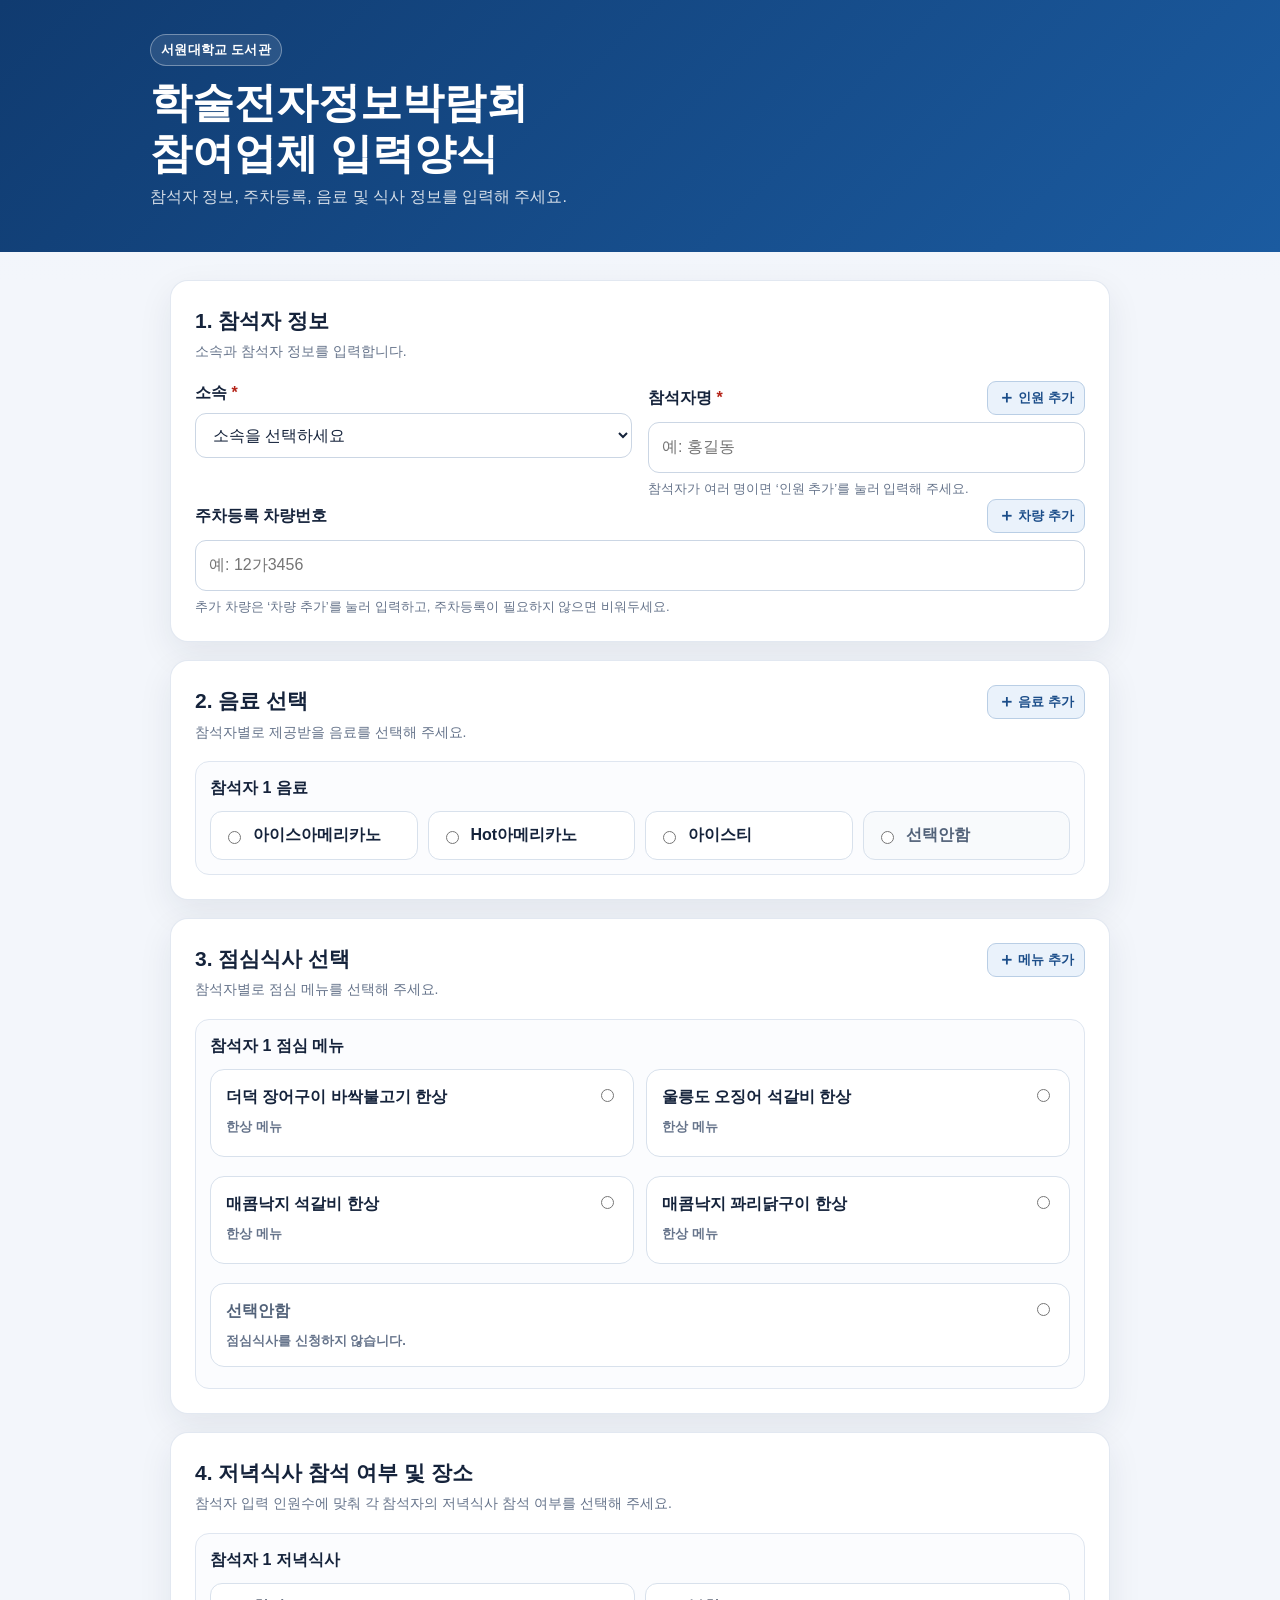
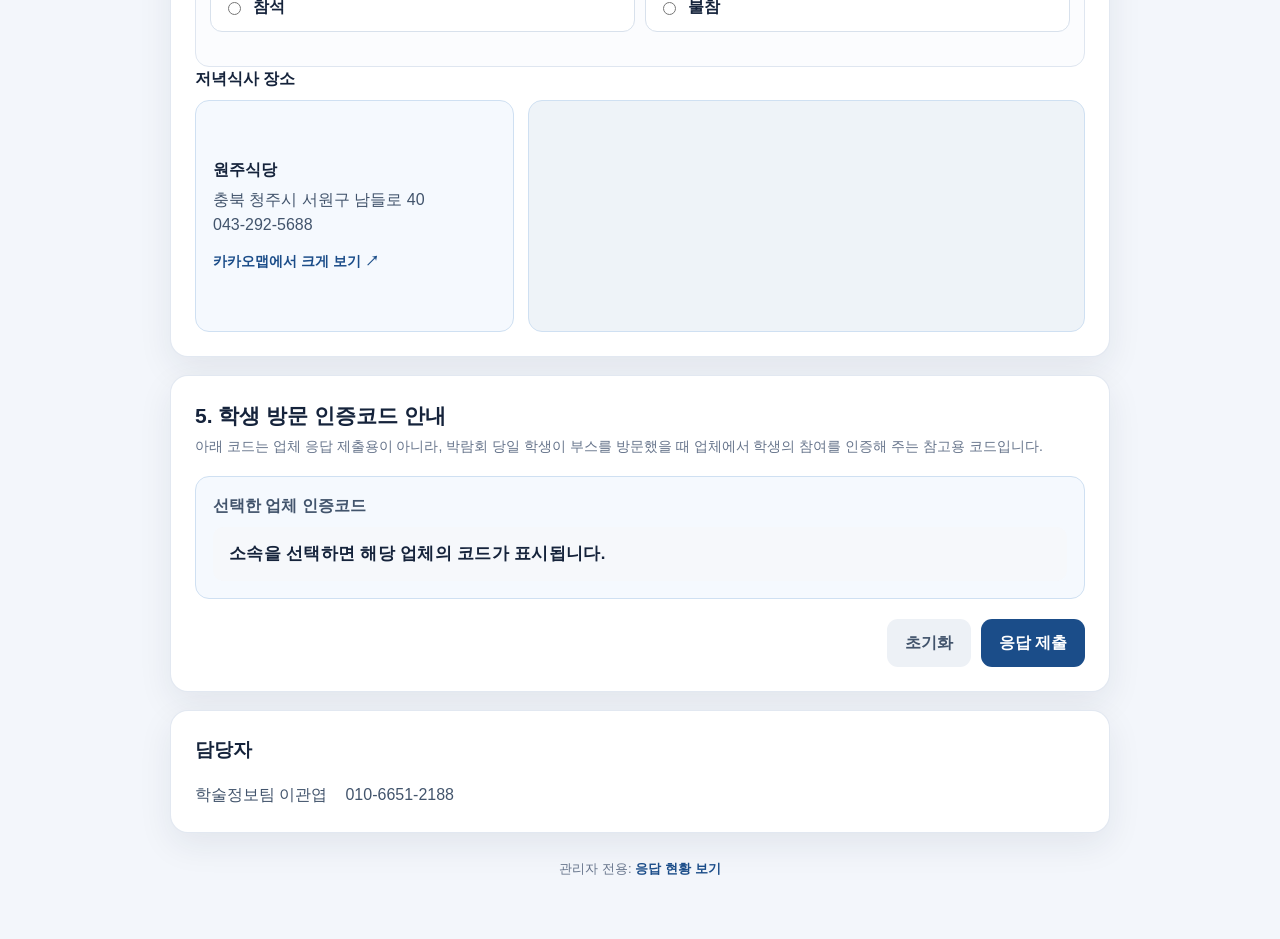
==== commit 2b2bd6af: "Update index.html" ====
--- a/index.html
+++ b/index.html
@@ -129,8 +129,8 @@
                 <span class="menu-note">한상 메뉴</span>
               </label>
               <label class="menu-card">
-                <input type="radio" name="lunch-choice-1" value="매콤낙지 파래불고기 한상">
-                <span class="menu-title">매콤낙지 파래불고기 한상</span>
+                <input type="radio" name="lunch-choice-1" value="매콤낙지 꽈리닭구이 한상">
+                <span class="menu-title">매콤낙지 꽈리닭구이 한상</span>
                 <span class="menu-note">한상 메뉴</span>
               </label>
               <label class="menu-card no-choice">
--- a/styles.css
+++ b/styles.css
@@ -259,11 +259,56 @@
 .multi-value { line-height: 1.8; }
 .empty { padding: 34px 10px; text-align: center; color: var(--muted); }
 .badge { display: inline-block; padding: 4px 8px; border-radius: 999px; background: var(--brand-soft); color: var(--brand); font-size: 12px; font-weight: 800; }
+.summary-tabs-card { padding-top: 0; }
+.admin-tabs {
+  display: flex;
+  gap: 6px;
+  overflow-x: auto;
+  margin: 0 -24px 22px;
+  padding: 14px 24px 12px;
+  border-bottom: 1px solid var(--line);
+  scrollbar-width: thin;
+}
+.tab-button {
+  flex: 1;
+  min-width: 120px;
+  border: 1px solid #cbd8e7;
+  border-radius: 10px;
+  padding: 10px 14px;
+  background: #f7f9fc;
+  color: #4a5d76;
+  font-weight: 800;
+  white-space: nowrap;
+}
+.tab-button:hover { background: var(--brand-soft); color: var(--brand); }
+.tab-button.active { border-color: var(--brand); background: var(--brand); color: white; }
+.summary-panel[hidden] { display: none; }
+.summary-heading { display: flex; align-items: center; justify-content: space-between; gap: 12px; margin-bottom: 14px; }
+.summary-heading .section-title { margin: 0; }
+.summary-total { color: var(--brand); font-size: 14px; font-weight: 800; }
+.compact-table-wrap { max-height: 360px; overflow: auto; }
+.compact-table { min-width: 420px; }
+.compact-table th, .compact-table td { padding: 10px 12px; }
+.vehicle-number { font-size: 16px; font-weight: 900; letter-spacing: .04em; }
+.count-grid { display: grid; grid-template-columns: repeat(auto-fit, minmax(160px, 1fr)); gap: 10px; }
+.count-card { border: 1px solid #d7e2ef; border-radius: 13px; padding: 15px; background: #f8fbff; }
+.count-card.muted { background: #f7f7f8; }
+.count-label { min-height: 42px; color: #3d5169; font-size: 14px; font-weight: 800; }
+.count-label small { display: block; margin-top: 2px; color: var(--muted); font-size: 11px; font-weight: 700; }
+.count-value { margin-top: 7px; color: var(--brand-strong); font-size: 28px; font-weight: 900; }
+.count-value span { margin-left: 3px; font-size: 13px; color: var(--muted); }
+.dinner-total-grid { grid-template-columns: repeat(3, minmax(0, 1fr)); margin-bottom: 14px; }
+.count-card.total-card { border-color: #aac7e7; background: var(--brand-soft); }
+.dinner-summary-table { min-width: 520px; }
 
 @media (max-width: 760px) {
   .site-header { padding-top: 26px; }
   .container { padding: 18px 12px 40px; }
   .card { padding: 18px; border-radius: 15px; }
+  .summary-tabs-card { padding-top: 0; }
+  .admin-tabs { margin: 0 -18px 18px; padding: 12px 18px 10px; }
+  .tab-button { min-width: 105px; }
+  .dinner-total-grid { grid-template-columns: 1fr; }
   .grid-2, .menu-grid { grid-template-columns: 1fr; }
   .location-grid { grid-template-columns: 1fr; }
   .radio-grid { grid-template-columns: 1fr; }
